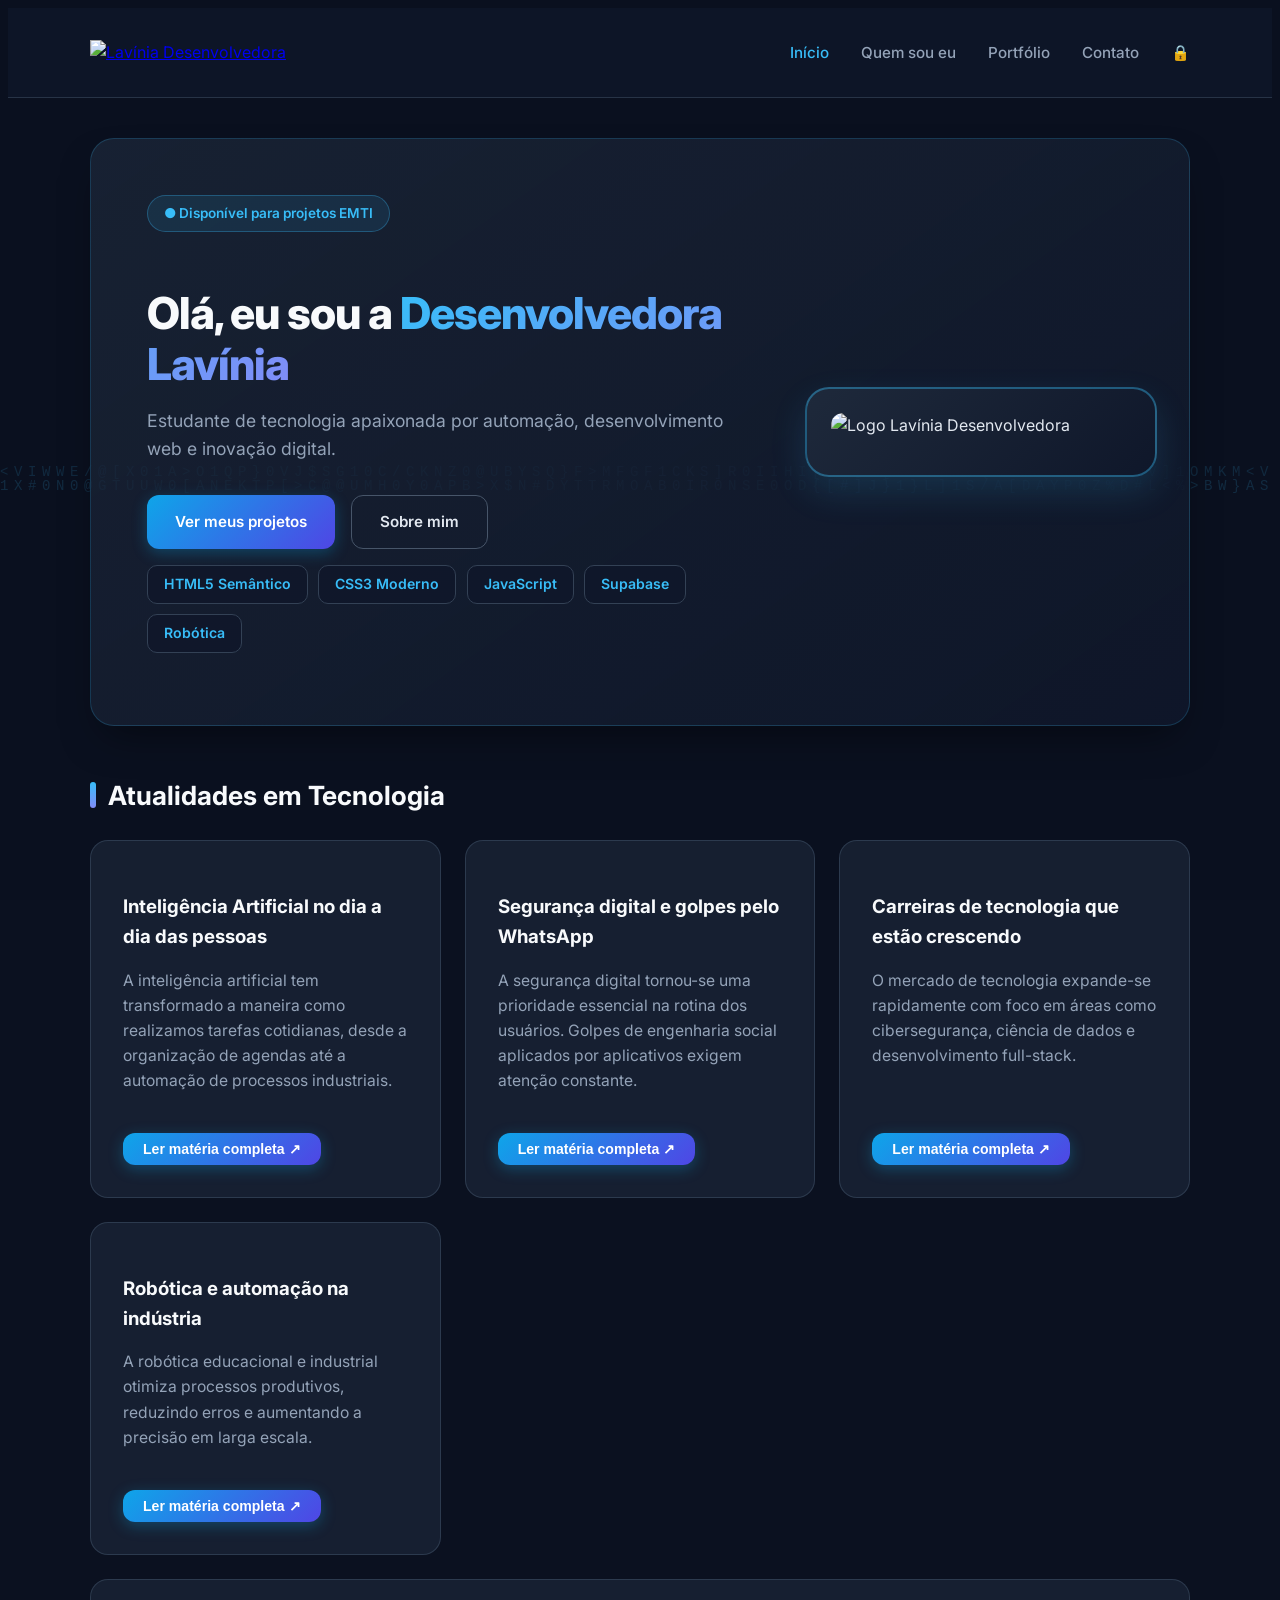
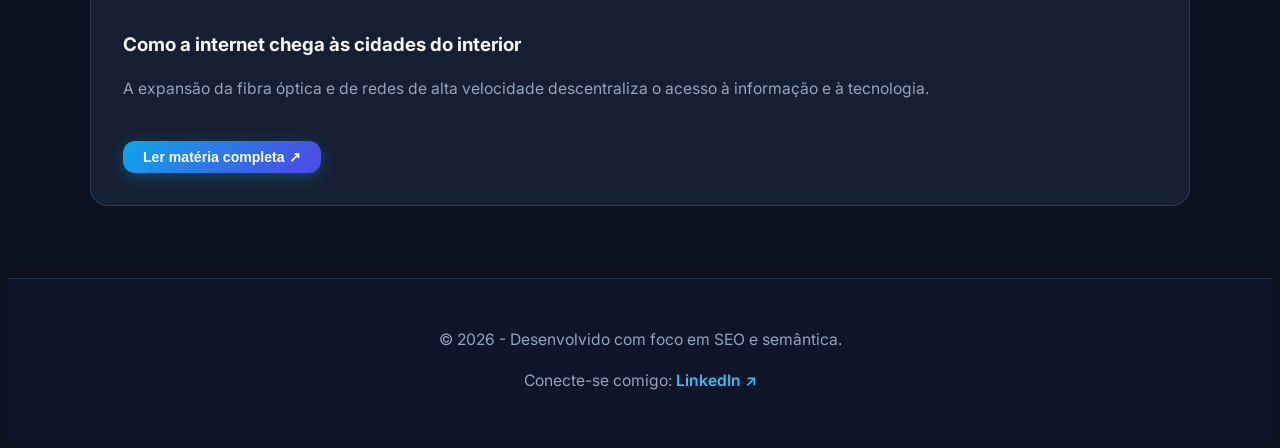
==== index.html @ 6907936e "Fix logo link class in index.html" ====
<!DOCTYPE html>
<html lang="pt-BR">
<head>
    <meta charset="UTF-8">
    <meta name="viewport" content="width=device-width, initial-scale=1.0">
    <meta name="description" content="Portfólio escolar de tecnologia e desenvolvimento web.">
    <title>Início | Meu Portfólio</title>
    <link rel="stylesheet" href="css/style.css">
</head>
<body>
    <canvas id="matrix-bg"></canvas>

    <header>
        <nav>
            <a href="index.html" class="">
                <img src="" alt="Lavínia Desenvolvedora">
            </a>
            <ul class="nav-links">
                <li><a href="index.html" class="active">Início</a></li>
                <li><a href="quemsoueu.html">Quem sou eu</a></li>
                <li><a href="portfolio.html">Portfólio</a></li>
                <li><a href="contato.html">Contato</a></li>
                <li><a href="login.html" aria-label="Entrar na área restrita">🔒</a></li>
            </ul>
        </nav>
    </header>

    <main>
        <section class="hero">
            <div>
                <div class="badge-status">● Disponível para projetos EMTI</div>
                <h1>Olá, eu sou a <span>Desenvolvedora Lavínia</span></h1>
                <p>Estudante de tecnologia apaixonada por automação, desenvolvimento web e inovação digital.</p>
                <div class="hero-actions">
                    <a href="portfolio.html" class="btn">Ver meus projetos</a>
                    <a href="quemsoueu.html" class="btn btn-outline">Sobre mim</a>
                </div>
                <ul class="skills-list">
                    <li>HTML5 Semântico</li>
                    <li>CSS3 Moderno</li>
                    <li>JavaScript</li>
                    <li>Supabase</li>
                    <li>Robótica</li>
                </ul>
            </div>
            <div class="hero-avatar">
                <img src="https://github.com/lalacristina033-dotcom/meuportfolio/blob/main/Logo%20futurista%20Lav%C3%ADnia%20Desenvolvedora.png?raw=true" alt="Logo Lavínia Desenvolvedora" style="max-width: 100%; height: auto; border-radius: 12px; display: block; margin: 0 auto;">
                <small style="color: #38bdf8; font-weight: 600; margin-top: 0.75rem; display: block;"></small>
            </div>
        </section>

        <h2 class="section-title">Atualidades em Tecnologia</h2>

        <div class="grid-2">
            <!-- Card 1 -->
            <section class="card" style="display: flex; flex-direction: column; justify-content: space-between;">
                <div>
                    <h3>Inteligência Artificial no dia a dia das pessoas</h3>
                    <p style="margin-bottom: 1rem;">A inteligência artificial tem transformado a maneira como realizamos tarefas cotidianas, desde a organização de agendas até a automação de processos industriais.</p>
                    <div class="conteudo-completo" id="materia1" style="display: none; margin-top: 1rem; padding-top: 1rem; border-top: 1px solid rgba(56, 189, 248, 0.2);">
                        <p style="color: #cbd5e1; font-size: 0.95rem;">No contexto escolar, ferramentas de IA auxiliam na compreensão de conceitos complexos, funcionando como tutores virtuais inteligentes. Elas personalizam o aprendizado, tiram dúvidas em tempo real e ajudam estudantes a estruturar pesquisas. No mercado de trabalho, otimizam o tempo de profissionais em tarefas repetitivas, permitindo foco na criatividade e inovação tecnológica.</p>
                    </div>
                </div>
                <button onclick="toggleMateria('materia1', this)" class="btn" style="align-self: flex-start; padding: 0.5rem 1.25rem; font-size: 0.88rem; margin-top: 1.5rem;">Ler matéria completa ↗</button>
            </section>

            <!-- Card 2 -->
            <section class="card" style="display: flex; flex-direction: column; justify-content: space-between;">
                <div>
                    <h3>Segurança digital e golpes pelo WhatsApp</h3>
                    <p style="margin-bottom: 1rem;">A segurança digital tornou-se uma prioridade essencial na rotina dos usuários. Golpes de engenharia social aplicados por aplicativos exigem atenção constante.</p>
                    <div class="conteudo-completo" id="materia2" style="display: none; margin-top: 1rem; padding-top: 1rem; border-top: 1px solid rgba(56, 189, 248, 0.2);">
                        <p style="color: #cbd5e1; font-size: 0.95rem;">Criminosos costumam se passar por empresas ou familiares para roubar dados ou solicitar transferências via PIX. Para se proteger, é fundamental habilitar a autenticação em duas etapas nas contas, nunca clicar em links suspeitos enviados por números desconhecidos e desconfiar de ofertas muito vantajosas na internet.</p>
                    </div>
                </div>
                <button onclick="toggleMateria('materia2', this)" class="btn" style="align-self: flex-start; padding: 0.5rem 1.25rem; font-size: 0.88rem; margin-top: 1.5rem;">Ler matéria completa ↗</button>
            </section>

            <!-- Card 3 -->
            <section class="card" style="display: flex; flex-direction: column; justify-content: space-between;">
                <div>
                    <h3>Carreiras de tecnologia que estão crescendo</h3>
                    <p style="margin-bottom: 1rem;">O mercado de tecnologia expande-se rapidamente com foco em áreas como cibersegurança, ciência de dados e desenvolvimento full-stack.</p>
                    <div class="conteudo-completo" id="materia3" style="display: none; margin-top: 1rem; padding-top: 1rem; border-top: 1px solid rgba(56, 189, 248, 0.2);">
                        <p style="color: #cbd5e1; font-size: 0.95rem;">Com a digitalização das empresas, a demanda por profissionais qualificados disparou. Áreas como inteligência artificial, engenharia de software e análise de dados oferecem excelentes remunerações e ótimas oportunidades para jovens formados no Ensino Médio Técnico (EMTI) que já saem com base em programação e lógica.</p>
                    </div>
                </div>
                <button onclick="toggleMateria('materia3', this)" class="btn" style="align-self: flex-start; padding: 0.5rem 1.25rem; font-size: 0.88rem; margin-top: 1.5rem;">Ler matéria completa ↗</button>
            </section>

            <!-- Card 4 -->
            <section class="card" style="display: flex; flex-direction: column; justify-content: space-between;">
                <div>
                    <h3>Robótica e automação na indústria</h3>
                    <p style="margin-bottom: 1rem;">A robótica educacional e industrial otimiza processos produtivos, reduzindo erros e aumentando a precisão em larga escala.</p>
                    <div class="conteudo-completo" id="materia4" style="display: none; margin-top: 1rem; padding-top: 1rem; border-top: 1px solid rgba(56, 189, 248, 0.2);">
                        <p style="color: #cbd5e1; font-size: 0.95rem;">O aprendizado de lógica de programação aplicada a hardwares abre portas diretas para a Indústria 4.0. Robôs colaborativos trabalham junto com humanos para executar tarefas pesadas ou perigosas, enquanto sistemas automatizados controlam estoques e linhas de montagem com eficiência máxima.</p>
                    </div>
                </div>
                <button onclick="toggleMateria('materia4', this)" class="btn" style="align-self: flex-start; padding: 0.5rem 1.25rem; font-size: 0.88rem; margin-top: 1.5rem;">Ler matéria completa ↗</button>
            </section>

            <!-- Card 5 -->
            <section class="card" style="grid-column: 1 / -1; display: flex; flex-direction: column; justify-content: space-between;">
                <div>
                    <h3>Como a internet chega às cidades do interior</h3>
                    <p style="margin-bottom: 1rem;">A expansão da fibra óptica e de redes de alta velocidade descentraliza o acesso à informação e à tecnologia.</p>
                    <div class="conteudo-completo" id="materia5" style="display: none; margin-top: 1rem; padding-top: 1rem; border-top: 1px solid rgba(56, 189, 248, 0.2);">
                        <p style="color: #cbd5e1; font-size: 0.95rem;">Antigamente restrita a grandes centros urbanos, a internet de alta velocidade via fibra óptica vem conectando municípios menores através de investimentos em infraestrutura de redes subterrâneas e aéreas. Isso permite que estudantes do interior tenham exatamente as mesmas ferramentas de estudo, cursos online e oportunidades de inovação que grandes capitais.</p>
                    </div>
                </div>
                <button onclick="toggleMateria('materia5', this)" class="btn" style="align-self: flex-start; padding: 0.5rem 1.25rem; font-size: 0.88rem; margin-top: 1.5rem;">Ler matéria completa ↗</button>
            </section>
        </div>
    </main>

    <footer>
        <p>&copy; 2026 - Desenvolvido com foco em SEO e semântica.</p>
        <p style="margin-top: 0.5rem;">
            Conecte-se comigo: 
            <a href="https://www.linkedin.com/in/lavinia-cristina-148297452/" target="_blank" style="color: #38bdf8; text-decoration: none; font-weight: 600;">LinkedIn ↗</a>
        </p>
    </footer>

    <script src="js/matrix.js"></script>
    <script>
        function toggleMateria(id, botao) {
            const elemento = document.getElementById(id);
            if (elemento.style.display === "none") {
                elemento.style.display = "block";
                botao.textContent = "Recolher matéria ↗";
            } else {
                elemento.style.display = "none";
                botao.textContent = "Ler matéria completa ↗";
            }
        }
    </script>
</body>
</html>
---- css/style.css ----
@import url('https://fonts.googleapis.com/css2?family=Inter:wght@300;400;500;600;700;800&display=swap');

- {
    margin: 0;
    padding: 0;
    box-sizing: border-box;
}

body {
    font-family: 'Inter', sans-serif;
    background-color: #0b1120;
    color: #e2e8f0;
    line-height: 1.6;
    display: flex;
    flex-direction: column;
    min-height: 100vh;
    position: relative;
}

/* Fundo Animado Estilo Hacker/Matrix */
#matrix-bg {
    position: fixed;
    top: 0;
    left: 0;
    width: 100%;
    height: 100%;
    z-index: -1;
    opacity: 0.15;
    pointer-events: none;
}

/* Cabeçalho Flutuante */
header {
    background-color: rgba(15, 23, 42, 0.85);
    backdrop-filter: blur(12px);
    border-bottom: 1px solid rgba(51, 65, 85, 0.7);
    position: sticky;
    top: 0;
    z-index: 100;
}

nav {
    max-width: 1100px;
    margin: 0 auto;
    padding: 1rem 2rem;
    display: flex;
    justify-content: space-between;
    align-items: center;
}

.logo {
    font-size: 1.35rem;
    font-weight: 800;
    background: linear-gradient(135deg, #38bdf8, #818cf8);
    -webkit-background-clip: text;
    -webkit-text-fill-color: transparent;
    text-decoration: none;
    letter-spacing: -0.5px;
}

.nav-links {
    list-style: none;
    display: flex;
    gap: 2rem;
    align-items: center;
}

.nav-links a {
    text-decoration: none;
    color: #94a3b8;
    font-weight: 500;
    font-size: 0.95rem;
    transition: all 0.2s;
}

.nav-links a:hover, .nav-links a.active {
    color: #38bdf8;
}

/* Container Principal */
main {
    max-width: 1100px;
    width: 100%;
    margin: 2.5rem auto;
    padding: 0 2rem;
    flex: 1;
}

/* Hero Section */
.hero {
    display: grid;
    grid-template-columns: 1.3fr 0.7fr;
    gap: 3rem;
    align-items: center;
    background: linear-gradient(145deg, rgba(30, 41, 59, 0.7), rgba(15, 23, 42, 0.9));
    border: 1px solid rgba(56, 189, 248, 0.2);
    border-radius: 24px;
    padding: 3.5rem;
    margin-bottom: 3rem;
    box-shadow: 0 20px 40px -15px rgba(0, 0, 0, 0.5);
}

.badge-status {
    display: inline-flex;
    align-items: center;
    gap: 0.5rem;
    background: rgba(56, 189, 248, 0.1);
    border: 1px solid rgba(56, 189, 248, 0.3);
    color: #38bdf8;
    padding: 0.4rem 1rem;
    border-radius: 999px;
    font-size: 0.85rem;
    font-weight: 600;
    margin-bottom: 1.25rem;
}

.hero h1 {
    font-size: 2.75rem;
    font-weight: 800;
    line-height: 1.15;
    color: #f8fafc;
    margin-bottom: 1rem;
    letter-spacing: -1px;
}

.hero h1 span {
    background: linear-gradient(135deg, #38bdf8, #818cf8);
    -webkit-background-clip: text;
    -webkit-text-fill-color: transparent;
}

.hero p {
    font-size: 1.1rem;
    color: #94a3b8;
    margin-bottom: 2rem;
}

.hero-actions {
    display: flex;
    gap: 1rem;
    flex-wrap: wrap;
}

.hero-avatar {
    width: 240px;
    height: 240px;
    border-radius: 24px;
    background: linear-gradient(135deg, #1e293b, #0f172a);
    border: 2px solid rgba(56, 189, 248, 0.4);
    display: flex;
    flex-direction: column;
    align-items: center;
    justify-content: center;
    margin: 0 auto;
    box-shadow: 0 15px 35px rgba(56, 189, 248, 0.15);
}

/* Grades e Cards */
.grid-2 {
    display: grid;
    grid-template-columns: repeat(auto-fit, minmax(320px, 1fr));
    gap: 1.5rem;
    margin-bottom: 2rem;
}

.section-title {
    font-size: 1.65rem;
    font-weight: 700;
    color: #f8fafc;
    margin-bottom: 1.5rem;
    display: flex;
    align-items: center;
    gap: 0.75rem;
}

.section-title::before {
    content: "";
    width: 6px;
    height: 26px;
    background: linear-gradient(180deg, #38bdf8, #818cf8);
    border-radius: 4px;
}

section.card, .card {
    background: rgba(30, 41, 59, 0.65);
    border: 1px solid rgba(51, 65, 85, 0.8);
    border-radius: 18px;
    padding: 2rem;
    transition: transform 0.25s, border-color 0.25s, box-shadow 0.25s;
}

section.card:hover, .card:hover {
    transform: translateY(-4px);
    border-color: rgba(56, 189, 248, 0.45);
    box-shadow: 0 12px 30px -10px rgba(0, 0, 0, 0.4);
}

h1, h2, h3 {
    color: #f8fafc;
    margin-bottom: 0.75rem;
}

p, li {
    color: #94a3b8;
    font-size: 0.98rem;
}

.skills-list {
    display: flex;
    flex-wrap: wrap;
    gap: 0.65rem;
    list-style: none;
    padding: 0;
    margin-top: 1rem;
}

.skills-list li {
    background: rgba(15, 23, 42, 0.8);
    border: 1px solid #334155;
    color: #38bdf8;
    padding: 0.45rem 1rem;
    border-radius: 10px;
    font-size: 0.88rem;
    font-weight: 600;
}

/* Botões */
.btn {
    display: inline-flex;
    align-items: center;
    justify-content: center;
    gap: 0.5rem;
    background: linear-gradient(135deg, #0ea5e9, #4f46e5);
    color: #ffffff;
    padding: 0.85rem 1.75rem;
    border-radius: 12px;
    text-decoration: none;
    font-weight: 600;
    font-size: 0.95rem;
    border: none;
    cursor: pointer;
    transition: all 0.2s;
    box-shadow: 0 4px 15px rgba(14, 165, 233, 0.3);
}

.btn:hover {
    filter: brightness(1.12);
    transform: translateY(-2px);
}

.btn-outline {
    background: transparent;
    border: 1px solid #475569;
    color: #e2e8f0;
    box-shadow: none;
}

.btn-outline:hover {
    border-color: #38bdf8;
    color: #38bdf8;
    background: rgba(56, 189, 248, 0.08);
}

/* Formulários */
label {
    display: block;
    font-weight: 600;
    font-size: 0.9rem;
    color: #cbd5e1;
    margin-bottom: 0.4rem;
}

input[type="text"],
input[type="password"],
input[type="email"],
input[type="url"],
textarea {
    width: 100%;
    padding: 0.85rem 1rem;
    border: 1px solid #334155;
    border-radius: 12px;
    font-family: inherit;
    font-size: 0.95rem;
    background-color: rgba(15, 23, 42, 0.9);
    color: #f8fafc;
    margin-bottom: 1.2rem;
    transition: border-color 0.2s, box-shadow 0.2s;
}

input:focus, textarea:focus {
    outline: none;
    border-color: #38bdf8;
    box-shadow: 0 0 0 3px rgba(56, 189, 248, 0.2);
}

/* Rodapé */
footer {
    text-align: center;
    padding: 2rem;
    color: #64748b;
    font-size: 0.9rem;
    border-top: 1px solid rgba(51, 65, 85, 0.6);
    background-color: rgba(15, 23, 42, 0.9);
    margin-top: auto;
}

@media (max-width: 768px) {
    .hero {
        grid-template-columns: 1fr;
        text-align: center;
        padding: 2rem;
    }
    .hero-actions {
        justify-content: center;
    }
    nav {
        flex-direction: column;
        gap: 1rem;
    }
}
/* Ajuste da logo no cabeçalho e na caixa principal */
.logo img {
    height: 40px;
    width: auto;
    display: block;
}

.hero-avatar {
    width: 100%;
    max-width: 300px;
    height: auto;
    padding: 1.5rem;
}

.hero-avatar img {
    width: 100%;
    height: auto;
    object-fit: contain;
    border-radius: 12px;
}
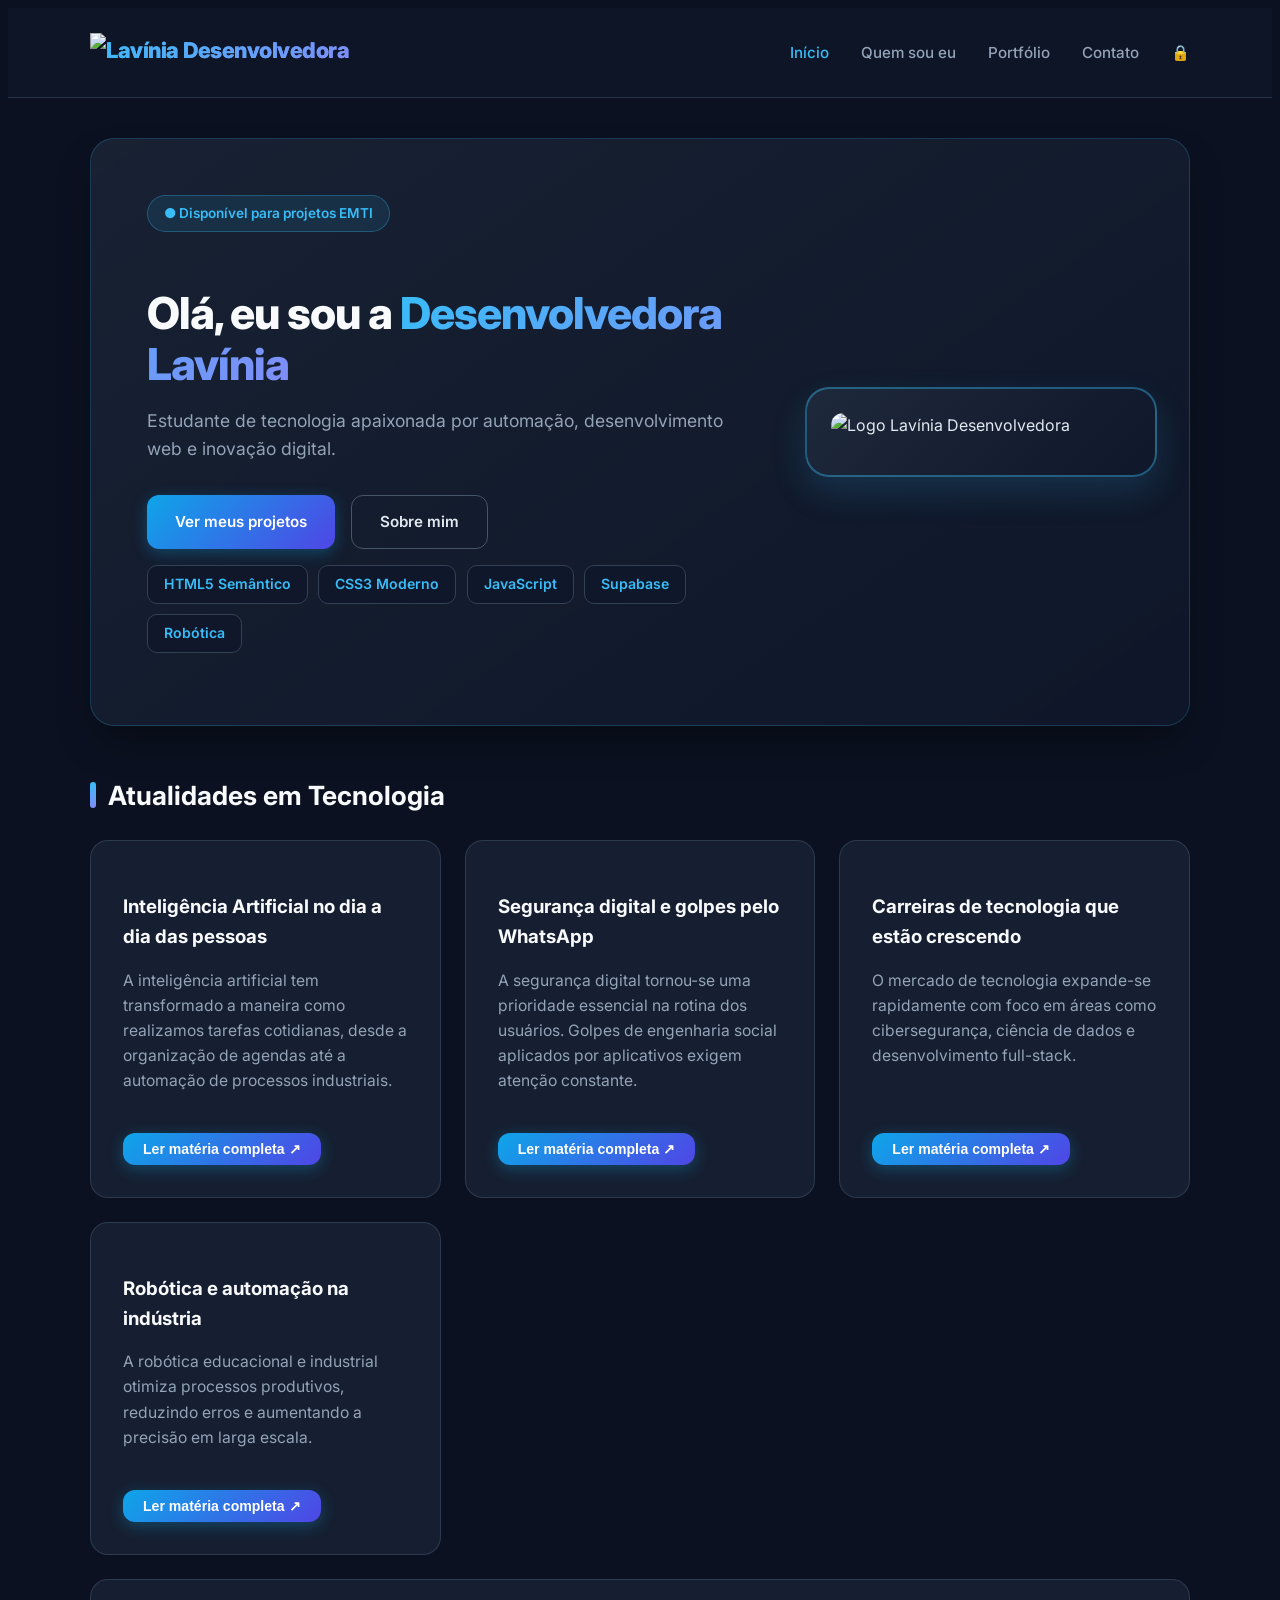
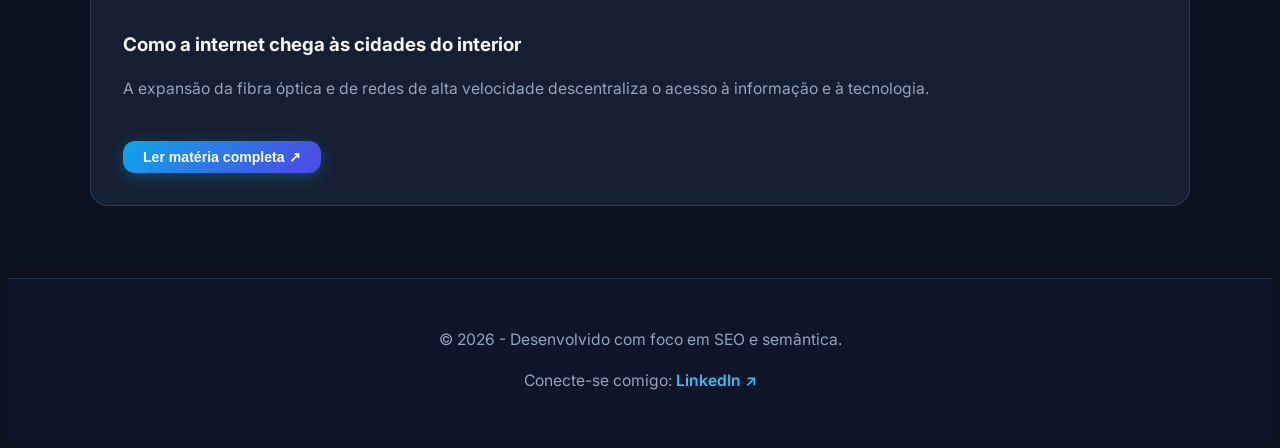
==== commit e127120f: "Change logo image source in index.html Updated logo image source and removed unnecessary small tag." ====
--- a/index.html
+++ b/index.html
@@ -12,7 +12,7 @@
 
     <header>
         <nav>
-            <a href="index.html" class="">
+            <a href="index.html" class="logo">
                 <img src="" alt="Lavínia Desenvolvedora">
             </a>
             <ul class="nav-links">
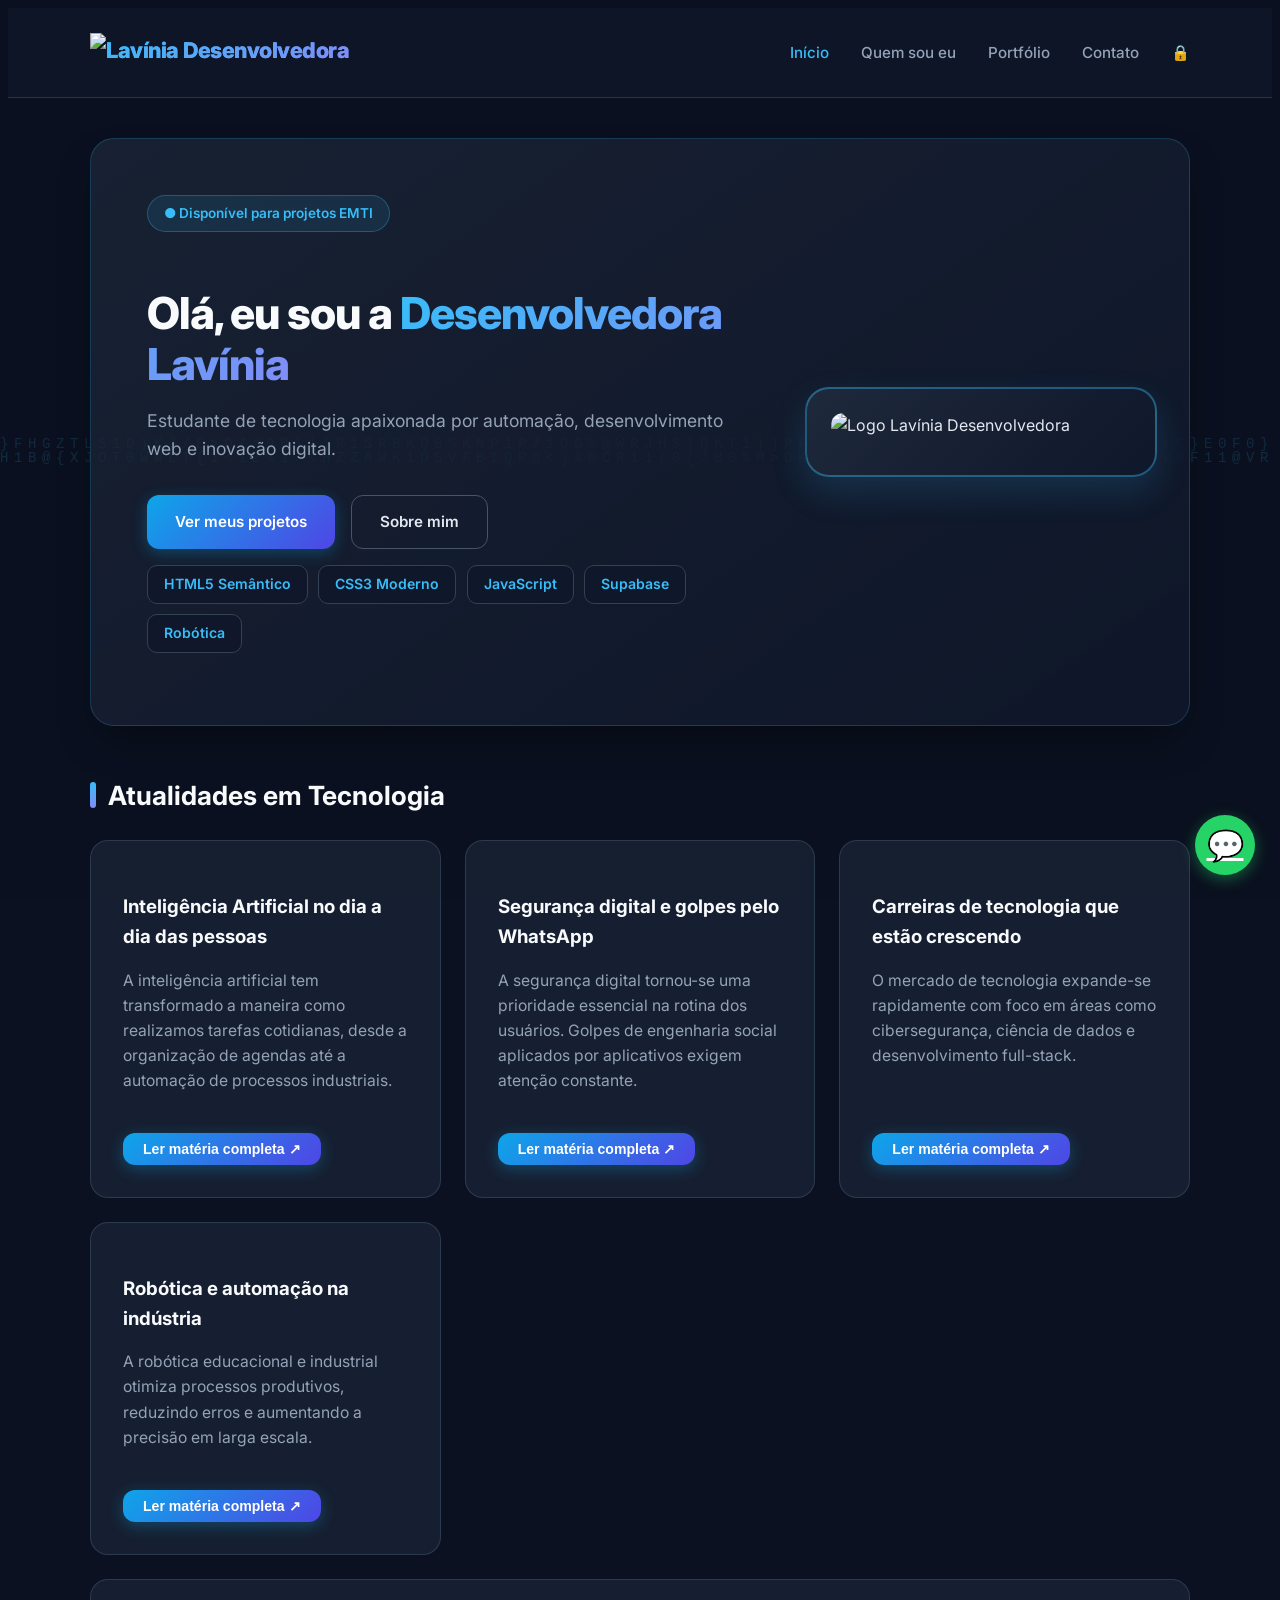
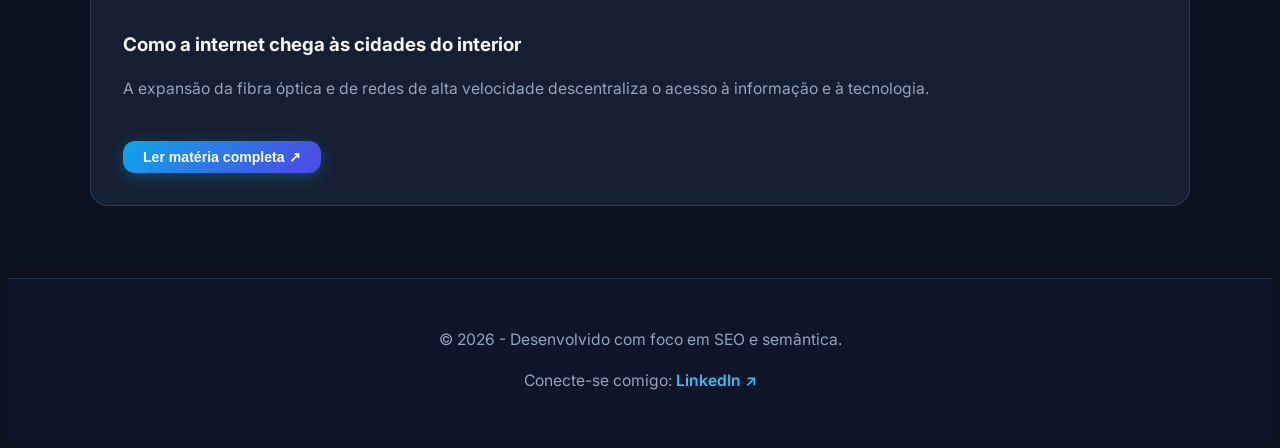
==== commit fc353e24: "Update index.html" ====
--- a/index.html
+++ b/index.html
@@ -135,5 +135,9 @@
             }
         }
     </script>
+    <!-- Botão Flutuante do WhatsApp -->
+<a href="https://wa.me/55SEUNUMERO?text=Olá%20Lavínia,%20vi%20seu%20portfólio%20e%20gostaria%20de%20conversar!" target="_blank" aria-label="Fale comigo no WhatsApp" style="position: fixed; bottom: 25px; right: 25px; background: #25d366; color: white; width: 60px; height: 60px; border-radius: 50%; display: flex; align-items: center; justify-content: center; font-size: 30px; box-shadow: 0 4px 15px rgba(37, 211, 102, 0.4); z-index: 999; transition: transform 0.2s;">
+    💬
+</a>
 </body>
 </html>
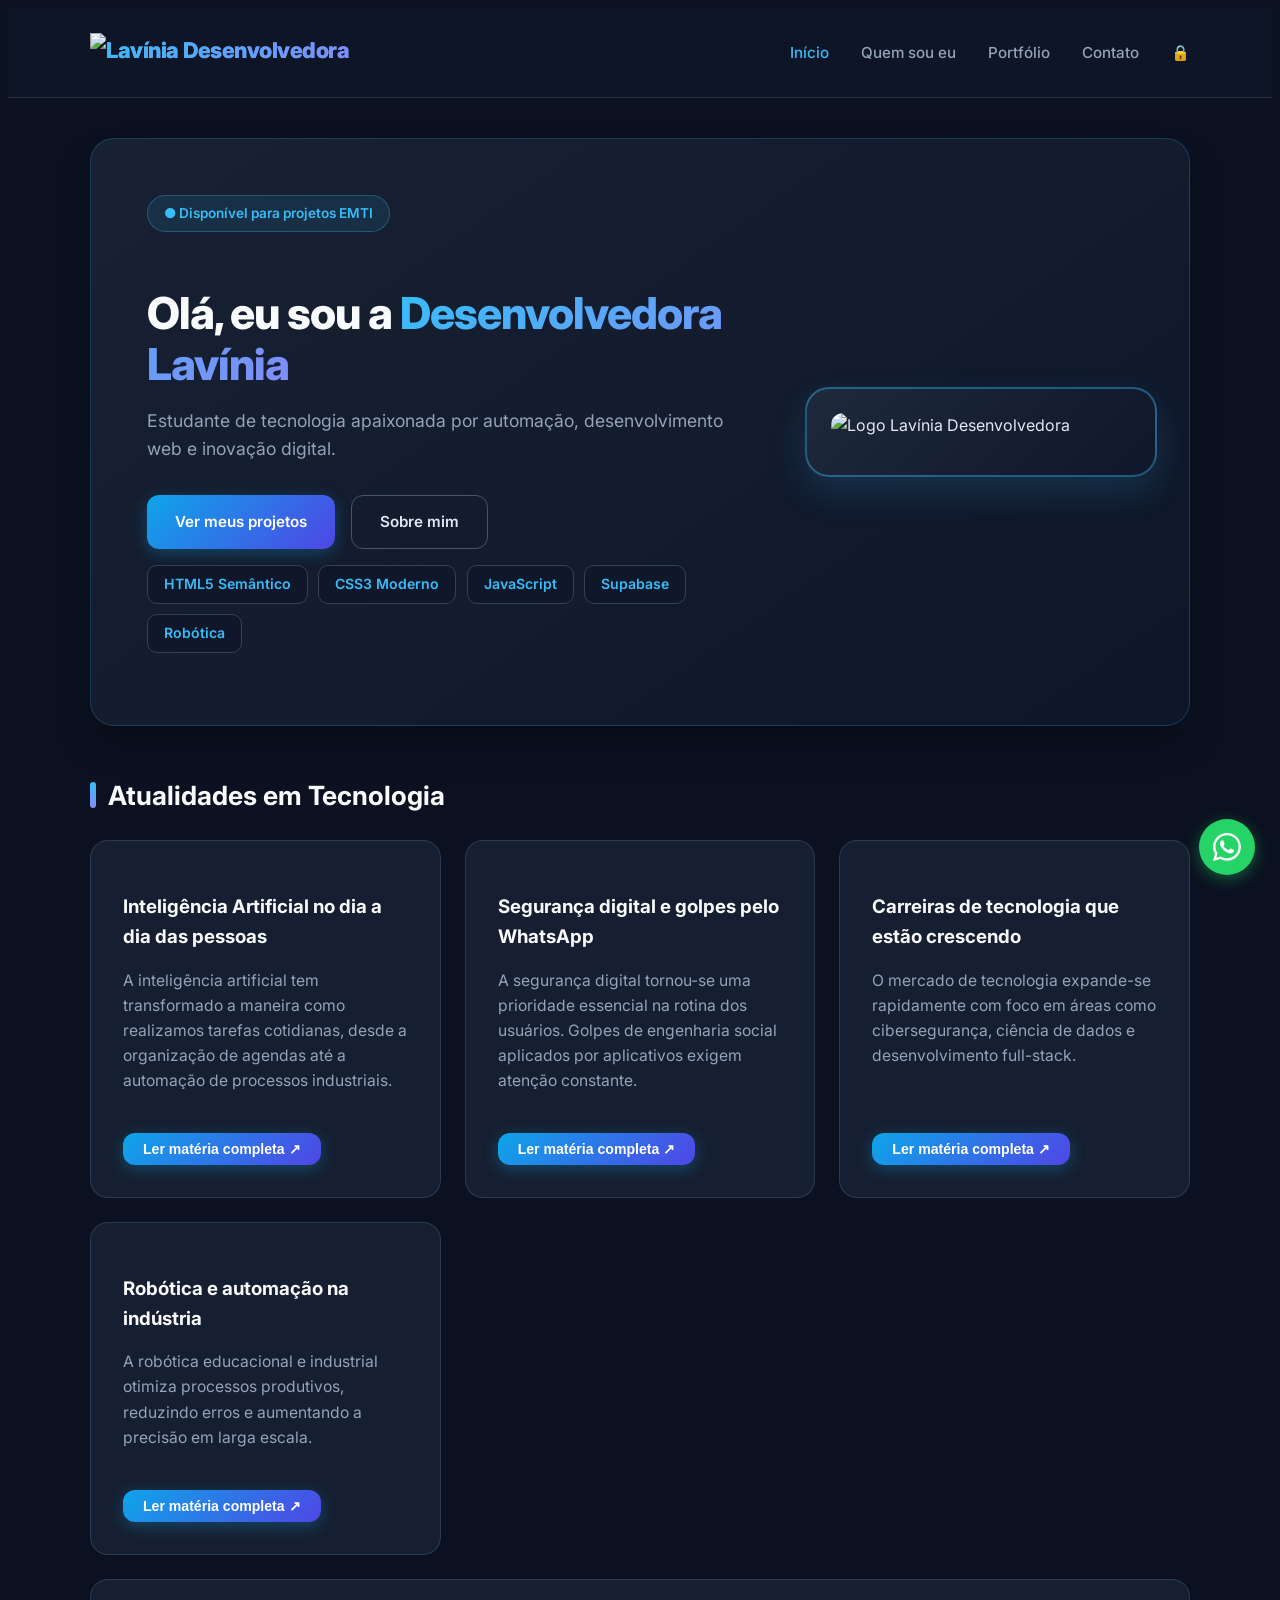
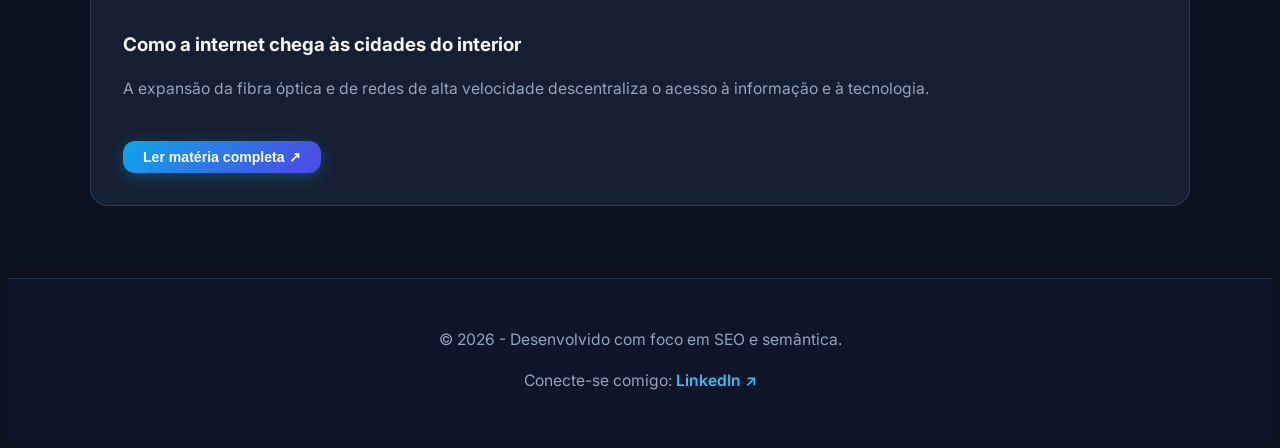
==== commit a9296635: "Update index.html" ====
--- a/index.html
+++ b/index.html
@@ -135,9 +135,12 @@
             }
         }
     </script>
-    <!-- Botão Flutuante do WhatsApp -->
-<a href="https://wa.me/55SEUNUMERO?text=Olá%20Lavínia,%20vi%20seu%20portfólio%20e%20gostaria%20de%20conversar!" target="_blank" aria-label="Fale comigo no WhatsApp" style="position: fixed; bottom: 25px; right: 25px; background: #25d366; color: white; width: 60px; height: 60px; border-radius: 50%; display: flex; align-items: center; justify-content: center; font-size: 30px; box-shadow: 0 4px 15px rgba(37, 211, 102, 0.4); z-index: 999; transition: transform 0.2s;">
-    💬
+  <!-- Botão Flutuante do WhatsApp -->
+<a href="https://wa.me/55SEUNUMERO?text=Olá%20Lavínia,%20vi%20seu%20portfólio%20e%20gostaria%20de%20conversar!" target="_blank" aria-label="Fale comigo no WhatsApp" style="position: fixed; bottom: 25px; right: 25px; background: #25d366; color: white; width: 56px; height: 56px; border-radius: 50%; display: flex; align-items: center; justify-content: center; box-shadow: 0 4px 15px rgba(37, 211, 102, 0.4); z-index: 999; transition: transform 0.2s;">
+    <svg xmlns="http://www.w3.org/2000/svg" width="28" height="28" fill="currentColor" viewBox="0 0 16 16">
+        <path d="M13.601 2.326A7.854 7.854 0 0 0 7.994 0C3.627 0 .068 3.558.064 7.926c0 1.399.366 2.76 1.057 3.965L0 16l4.204-1.102a7.933 7.933 0 0 0 3.79.965h.004c4.368 0 7.926-3.558 7.93-7.93A7.898 7.898 0 0 0 13.601 2.326zm-5.607 12.1a6.573 6.573 0 0 1-3.349-.92l-.24-.142-2.481.65.663-2.419-.155-.249a6.55 6.55 0 0 1-1.006-3.504c0-3.63 2.955-6.585 6.589-6.585a6.552 6.552 0 0 1 4.653 1.933 6.567 6.567 0 0 1 1.934 4.654c-.004 3.632-2.958 6.587-6.591 6.587zm3.615-4.934c-.197-.099-1.17-.578-1.353-.646-.182-.065-.315-.099-.445.099-.133.197-.513.646-.627.775-.114.133-.232.148-.43.05-.197-.1-.836-.308-1.592-.985-.59-.525-.985-1.175-1.103-1.372-.114-.198-.012-.305.087-.403.089-.088.197-.232.296-.347.1-.114.133-.198.198-.33.065-.134.034-.248-.015-.347-.05-.099-.445-1.076-.612-1.47-.16-.389-.323-.335-.445-.34-.114-.007-.247-.007-.38-.007a.729.729 0 0 0-.529.247c-.182.198-.691.677-.691 1.654 0 .977.71 1.916.809 2.049.098.133 1.394 2.131 3.378 2.986.472.204.834.326 1.122.417.472.15.903.129 1.242.078.38-.057 1.17-.478 1.335-.94.165-.465.165-.864.115-.948-.05-.088-.182-.138-.38-.237z"/>
+    </svg>
 </a>
+
 </body>
 </html>
--- a/css/style.css
+++ b/css/style.css
@@ -338,3 +338,8 @@
     object-fit: contain;
     border-radius: 12px;
 }
+/* Efeito do Botão do WhatsApp */
+a[aria-label="Fale comigo no WhatsApp"]:hover {
+    transform: scale(1.1);
+    filter: brightness(1.1);
+}
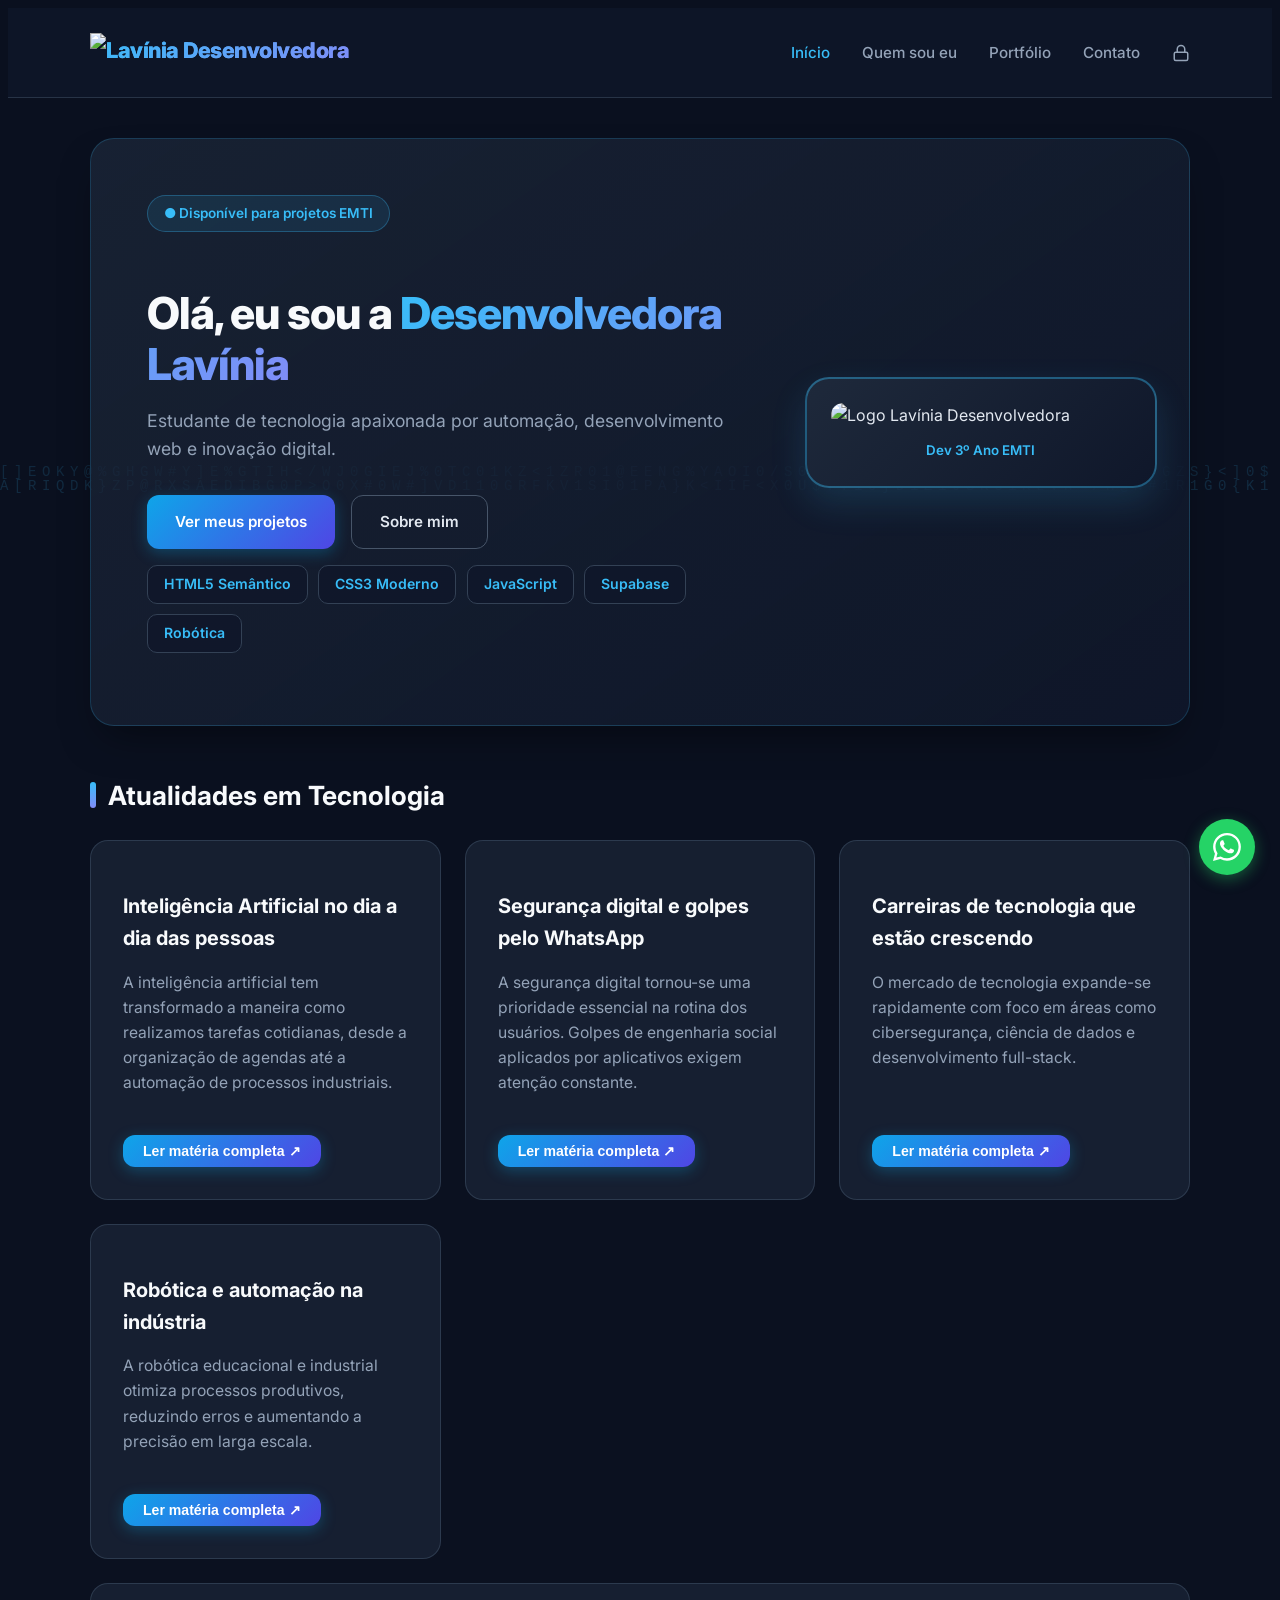
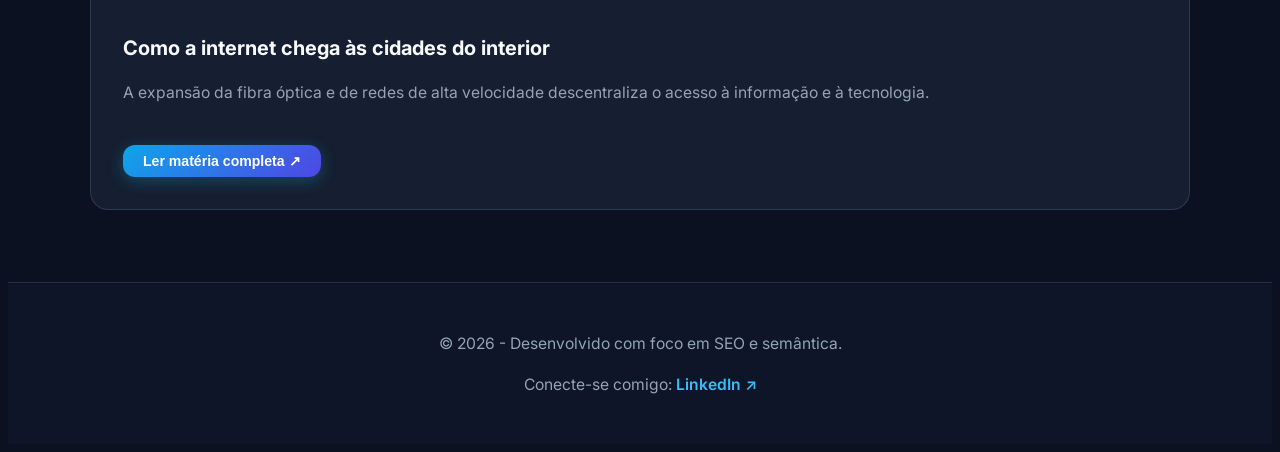
==== commit 47c7ee16: "Update index.html" ====
--- a/index.html
+++ b/index.html
@@ -4,6 +4,10 @@
     <meta charset="UTF-8">
     <meta name="viewport" content="width=device-width, initial-scale=1.0">
     <meta name="description" content="Portfólio escolar de tecnologia e desenvolvimento web.">
+    <meta property="og:title" content="Desenvolvedora Lavínia | Portfólio EMTI">
+    <meta property="og:description" content="Portfólio escolar de tecnologia, automação e desenvolvimento web.">
+    <meta property="og:type" content="website">
+    <meta property="og:image" content="https://github.com/lalacristina033-dotcom/meuportfolio/blob/main/Logo%20futurista%20Lav%C3%ADnia%20Desenvolvedora.png?raw=true">
     <title>Início | Meu Portfólio</title>
     <link rel="stylesheet" href="css/style.css">
 </head>
@@ -13,14 +17,21 @@
     <header>
         <nav>
             <a href="index.html" class="logo">
-                <img src="" alt="Lavínia Desenvolvedora">
+                <img src="https://github.com/lalacristina033-dotcom/meuportfolio/blob/main/Logo%20futurista%20Lav%C3%ADnia%20Desenvolvedora.png?raw=true" alt="Lavínia Desenvolvedora">
             </a>
             <ul class="nav-links">
                 <li><a href="index.html" class="active">Início</a></li>
                 <li><a href="quemsoueu.html">Quem sou eu</a></li>
                 <li><a href="portfolio.html">Portfólio</a></li>
                 <li><a href="contato.html">Contato</a></li>
-                <li><a href="login.html" aria-label="Entrar na área restrita">🔒</a></li>
+                <li>
+                    <a href="login.html" aria-label="Entrar na área restrita" style="display: flex; align-items: center;">
+                        <svg xmlns="http://www.w3.org/2000/svg" width="18" height="18" viewBox="0 0 24 24" fill="none" stroke="currentColor" stroke-width="2" stroke-linecap="round" stroke-linejoin="round">
+                            <rect width="18" height="11" x="3" y="11" rx="2" ry="2"/>
+                            <path d="M7 11V7a5 5 0 0 1 10 0v4"/>
+                        </svg>
+                    </a>
+                </li>
             </ul>
         </nav>
     </header>
@@ -45,17 +56,17 @@
             </div>
             <div class="hero-avatar">
                 <img src="https://github.com/lalacristina033-dotcom/meuportfolio/blob/main/Logo%20futurista%20Lav%C3%ADnia%20Desenvolvedora.png?raw=true" alt="Logo Lavínia Desenvolvedora" style="max-width: 100%; height: auto; border-radius: 12px; display: block; margin: 0 auto;">
-                <small style="color: #38bdf8; font-weight: 600; margin-top: 0.75rem; display: block;"></small>
+                <small style="color: #38bdf8; font-weight: 600; margin-top: 0.75rem; display: block;">Dev 3º Ano EMTI</small>
             </div>
         </section>
 
-        <h2 class="section-title">Atualidades em Tecnologia</h2>
+        <div class="section-title">Atualidades em Tecnologia</div>
 
         <div class="grid-2">
             <!-- Card 1 -->
             <section class="card" style="display: flex; flex-direction: column; justify-content: space-between;">
                 <div>
-                    <h3>Inteligência Artificial no dia a dia das pessoas</h3>
+                    <h2 style="font-size: 1.25rem;">Inteligência Artificial no dia a dia das pessoas</h2>
                     <p style="margin-bottom: 1rem;">A inteligência artificial tem transformado a maneira como realizamos tarefas cotidianas, desde a organização de agendas até a automação de processos industriais.</p>
                     <div class="conteudo-completo" id="materia1" style="display: none; margin-top: 1rem; padding-top: 1rem; border-top: 1px solid rgba(56, 189, 248, 0.2);">
                         <p style="color: #cbd5e1; font-size: 0.95rem;">No contexto escolar, ferramentas de IA auxiliam na compreensão de conceitos complexos, funcionando como tutores virtuais inteligentes. Elas personalizam o aprendizado, tiram dúvidas em tempo real e ajudam estudantes a estruturar pesquisas. No mercado de trabalho, otimizam o tempo de profissionais em tarefas repetitivas, permitindo foco na criatividade e inovação tecnológica.</p>
@@ -67,7 +78,7 @@
             <!-- Card 2 -->
             <section class="card" style="display: flex; flex-direction: column; justify-content: space-between;">
                 <div>
-                    <h3>Segurança digital e golpes pelo WhatsApp</h3>
+                    <h2 style="font-size: 1.25rem;">Segurança digital e golpes pelo WhatsApp</h2>
                     <p style="margin-bottom: 1rem;">A segurança digital tornou-se uma prioridade essencial na rotina dos usuários. Golpes de engenharia social aplicados por aplicativos exigem atenção constante.</p>
                     <div class="conteudo-completo" id="materia2" style="display: none; margin-top: 1rem; padding-top: 1rem; border-top: 1px solid rgba(56, 189, 248, 0.2);">
                         <p style="color: #cbd5e1; font-size: 0.95rem;">Criminosos costumam se passar por empresas ou familiares para roubar dados ou solicitar transferências via PIX. Para se proteger, é fundamental habilitar a autenticação em duas etapas nas contas, nunca clicar em links suspeitos enviados por números desconhecidos e desconfiar de ofertas muito vantajosas na internet.</p>
@@ -79,7 +90,7 @@
             <!-- Card 3 -->
             <section class="card" style="display: flex; flex-direction: column; justify-content: space-between;">
                 <div>
-                    <h3>Carreiras de tecnologia que estão crescendo</h3>
+                    <h2 style="font-size: 1.25rem;">Carreiras de tecnologia que estão crescendo</h2>
                     <p style="margin-bottom: 1rem;">O mercado de tecnologia expande-se rapidamente com foco em áreas como cibersegurança, ciência de dados e desenvolvimento full-stack.</p>
                     <div class="conteudo-completo" id="materia3" style="display: none; margin-top: 1rem; padding-top: 1rem; border-top: 1px solid rgba(56, 189, 248, 0.2);">
                         <p style="color: #cbd5e1; font-size: 0.95rem;">Com a digitalização das empresas, a demanda por profissionais qualificados disparou. Áreas como inteligência artificial, engenharia de software e análise de dados oferecem excelentes remunerações e ótimas oportunidades para jovens formados no Ensino Médio Técnico (EMTI) que já saem com base em programação e lógica.</p>
@@ -91,7 +102,7 @@
             <!-- Card 4 -->
             <section class="card" style="display: flex; flex-direction: column; justify-content: space-between;">
                 <div>
-                    <h3>Robótica e automação na indústria</h3>
+                    <h2 style="font-size: 1.25rem;">Robótica e automação na indústria</h2>
                     <p style="margin-bottom: 1rem;">A robótica educacional e industrial otimiza processos produtivos, reduzindo erros e aumentando a precisão em larga escala.</p>
                     <div class="conteudo-completo" id="materia4" style="display: none; margin-top: 1rem; padding-top: 1rem; border-top: 1px solid rgba(56, 189, 248, 0.2);">
                         <p style="color: #cbd5e1; font-size: 0.95rem;">O aprendizado de lógica de programação aplicada a hardwares abre portas diretas para a Indústria 4.0. Robôs colaborativos trabalham junto com humanos para executar tarefas pesadas ou perigosas, enquanto sistemas automatizados controlam estoques e linhas de montagem com eficiência máxima.</p>
@@ -103,7 +114,7 @@
             <!-- Card 5 -->
             <section class="card" style="grid-column: 1 / -1; display: flex; flex-direction: column; justify-content: space-between;">
                 <div>
-                    <h3>Como a internet chega às cidades do interior</h3>
+                    <h2 style="font-size: 1.25rem;">Como a internet chega às cidades do interior</h2>
                     <p style="margin-bottom: 1rem;">A expansão da fibra óptica e de redes de alta velocidade descentraliza o acesso à informação e à tecnologia.</p>
                     <div class="conteudo-completo" id="materia5" style="display: none; margin-top: 1rem; padding-top: 1rem; border-top: 1px solid rgba(56, 189, 248, 0.2);">
                         <p style="color: #cbd5e1; font-size: 0.95rem;">Antigamente restrita a grandes centros urbanos, a internet de alta velocidade via fibra óptica vem conectando municípios menores através de investimentos em infraestrutura de redes subterrâneas e aéreas. Isso permite que estudantes do interior tenham exatamente as mesmas ferramentas de estudo, cursos online e oportunidades de inovação que grandes capitais.</p>
@@ -122,6 +133,13 @@
         </p>
     </footer>
 
+    <!-- Botão Flutuante do WhatsApp -->
+    <a href="https://wa.me/55SEUNUMERO?text=Olá%20Lavínia,%20vi%20seu%20portfólio%20e%20gostaria%20de%20conversar!" target="_blank" aria-label="Fale comigo no WhatsApp" style="position: fixed; bottom: 25px; right: 25px; background: #25d366; color: white; width: 56px; height: 56px; border-radius: 50%; display: flex; align-items: center; justify-content: center; box-shadow: 0 4px 15px rgba(37, 211, 102, 0.4); z-index: 999; transition: transform 0.2s;">
+        <svg xmlns="http://www.w3.org/2000/svg" width="28" height="28" fill="currentColor" viewBox="0 0 16 16">
+            <path d="M13.601 2.326A7.854 7.854 0 0 0 7.994 0C3.627 0 .068 3.558.064 7.926c0 1.399.366 2.76 1.057 3.965L0 16l4.204-1.102a7.933 7.933 0 0 0 3.79.965h.004c4.368 0 7.926-3.558 7.93-7.93A7.898 7.898 0 0 0 13.601 2.326zm-5.607 12.1a6.573 6.573 0 0 1-3.349-.92l-.24-.142-2.481.65.663-2.419-.155-.249a6.55 6.55 0 0 1-1.006-3.504c0-3.63 2.955-6.585 6.589-6.585a6.552 6.552 0 0 1 4.653 1.933 6.567 6.567 0 0 1 1.934 4.654c-.004 3.632-2.958 6.587-6.591 6.587zm3.615-4.934c-.197-.099-1.17-.578-1.353-.646-.182-.065-.315-.099-.445.099-.133.197-.513.646-.627.775-.114.133-.232.148-.43.05-.197-.1-.836-.308-1.592-.985-.59-.525-.985-1.175-1.103-1.372-.114-.198-.012-.305.087-.403.089-.088.197-.232.296-.347.1-.114.133-.198.198-.33.065-.134.034-.248-.015-.347-.05-.099-.445-1.076-.612-1.47-.16-.389-.323-.335-.445-.34-.114-.007-.247-.007-.38-.007a.729.729 0 0 0-.529.247c-.182.198-.691.677-.691 1.654 0 .977.71 1.916.809 2.049.098.133 1.394 2.131 3.378 2.986.472.204.834.326 1.122.417.472.15.903.129 1.242.078.38-.057 1.17-.478 1.335-.94.165-.465.165-.864.115-.948-.05-.088-.182-.138-.38-.237z"/>
+        </svg>
+    </a>
+
     <script src="js/matrix.js"></script>
     <script>
         function toggleMateria(id, botao) {
@@ -135,12 +153,5 @@
             }
         }
     </script>
-  <!-- Botão Flutuante do WhatsApp -->
-<a href="https://wa.me/55SEUNUMERO?text=Olá%20Lavínia,%20vi%20seu%20portfólio%20e%20gostaria%20de%20conversar!" target="_blank" aria-label="Fale comigo no WhatsApp" style="position: fixed; bottom: 25px; right: 25px; background: #25d366; color: white; width: 56px; height: 56px; border-radius: 50%; display: flex; align-items: center; justify-content: center; box-shadow: 0 4px 15px rgba(37, 211, 102, 0.4); z-index: 999; transition: transform 0.2s;">
-    <svg xmlns="http://www.w3.org/2000/svg" width="28" height="28" fill="currentColor" viewBox="0 0 16 16">
-        <path d="M13.601 2.326A7.854 7.854 0 0 0 7.994 0C3.627 0 .068 3.558.064 7.926c0 1.399.366 2.76 1.057 3.965L0 16l4.204-1.102a7.933 7.933 0 0 0 3.79.965h.004c4.368 0 7.926-3.558 7.93-7.93A7.898 7.898 0 0 0 13.601 2.326zm-5.607 12.1a6.573 6.573 0 0 1-3.349-.92l-.24-.142-2.481.65.663-2.419-.155-.249a6.55 6.55 0 0 1-1.006-3.504c0-3.63 2.955-6.585 6.589-6.585a6.552 6.552 0 0 1 4.653 1.933 6.567 6.567 0 0 1 1.934 4.654c-.004 3.632-2.958 6.587-6.591 6.587zm3.615-4.934c-.197-.099-1.17-.578-1.353-.646-.182-.065-.315-.099-.445.099-.133.197-.513.646-.627.775-.114.133-.232.148-.43.05-.197-.1-.836-.308-1.592-.985-.59-.525-.985-1.175-1.103-1.372-.114-.198-.012-.305.087-.403.089-.088.197-.232.296-.347.1-.114.133-.198.198-.33.065-.134.034-.248-.015-.347-.05-.099-.445-1.076-.612-1.47-.16-.389-.323-.335-.445-.34-.114-.007-.247-.007-.38-.007a.729.729 0 0 0-.529.247c-.182.198-.691.677-.691 1.654 0 .977.71 1.916.809 2.049.098.133 1.394 2.131 3.378 2.986.472.204.834.326 1.122.417.472.15.903.129 1.242.078.38-.057 1.17-.478 1.335-.94.165-.465.165-.864.115-.948-.05-.088-.182-.138-.38-.237z"/>
-    </svg>
-</a>
-
 </body>
 </html>
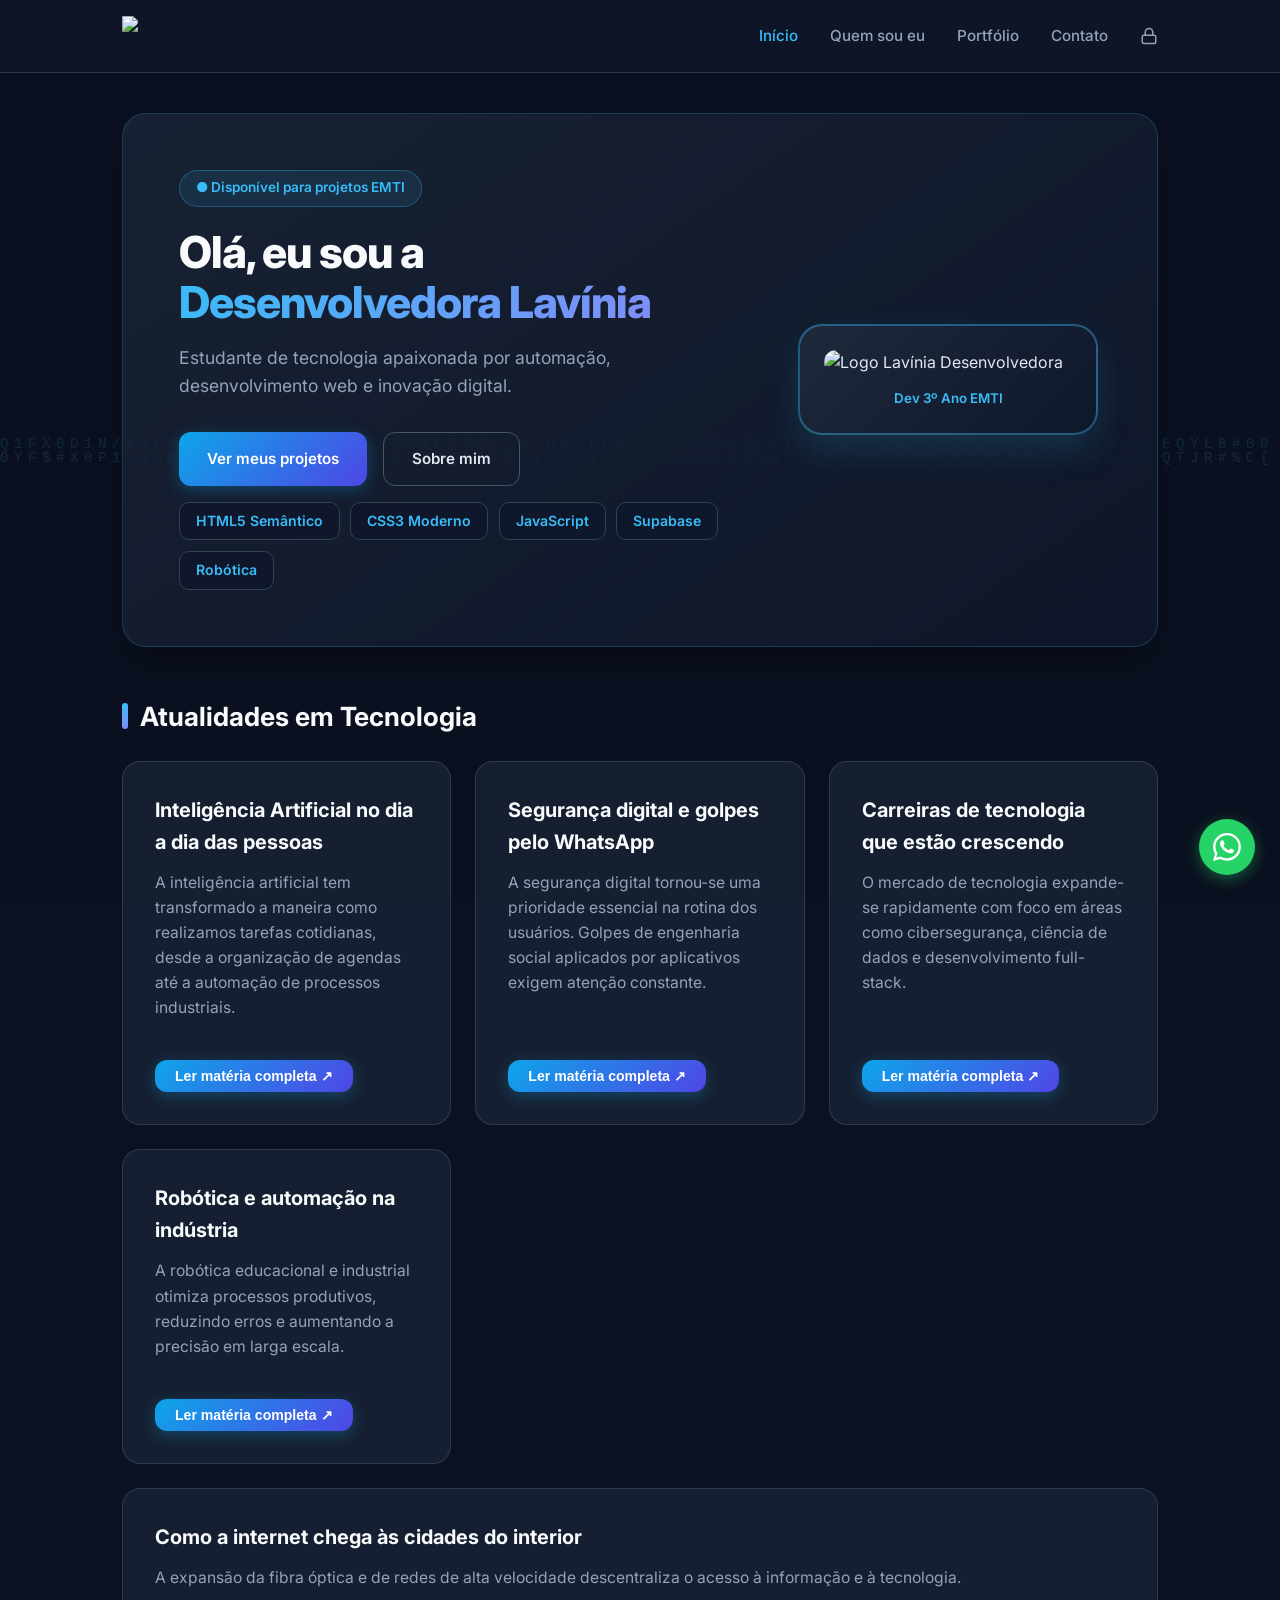
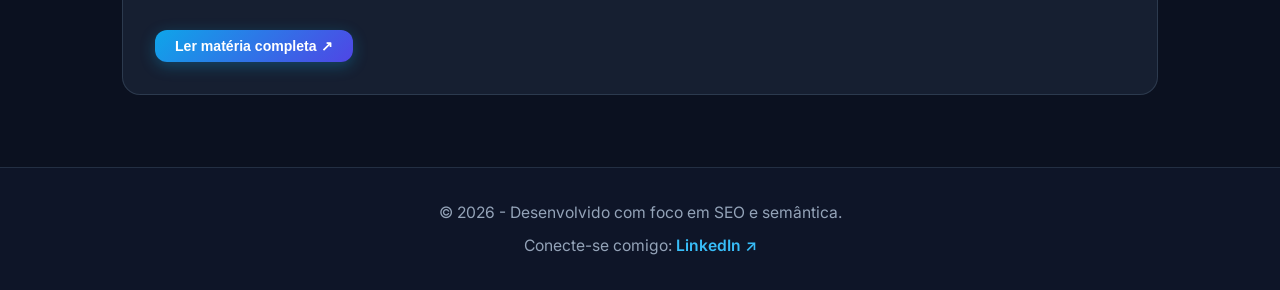
==== commit 3ff28fe4: "Remove image source from logo in header Removed image source from the logo in the header." ====
--- a/index.html
+++ b/index.html
@@ -17,7 +17,7 @@
     <header>
         <nav>
             <a href="index.html" class="logo">
-                <img src="https://github.com/lalacristina033-dotcom/meuportfolio/blob/main/Logo%20futurista%20Lav%C3%ADnia%20Desenvolvedora.png?raw=true" alt="Lavínia Desenvolvedora">
+                <img src= alt="Lavínia Desenvolvedora">
             </a>
             <ul class="nav-links">
                 <li><a href="index.html" class="active">Início</a></li>
--- a/css/style.css
+++ b/css/style.css
@@ -1,6 +1,6 @@
 @import url('https://fonts.googleapis.com/css2?family=Inter:wght@300;400;500;600;700;800&display=swap');
 
-- {
+* {
     margin: 0;
     padding: 0;
     box-sizing: border-box;
@@ -56,6 +56,12 @@
     -webkit-text-fill-color: transparent;
     text-decoration: none;
     letter-spacing: -0.5px;
+}
+
+.logo img {
+    height: 40px;
+    width: auto;
+    display: block;
 }
 
 .nav-links {
@@ -142,8 +148,10 @@
 }
 
 .hero-avatar {
-    width: 240px;
-    height: 240px;
+    width: 100%;
+    max-width: 300px;
+    height: auto;
+    padding: 1.5rem;
     border-radius: 24px;
     background: linear-gradient(135deg, #1e293b, #0f172a);
     border: 2px solid rgba(56, 189, 248, 0.4);
@@ -153,6 +161,13 @@
     justify-content: center;
     margin: 0 auto;
     box-shadow: 0 15px 35px rgba(56, 189, 248, 0.15);
+}
+
+.hero-avatar img {
+    width: 100%;
+    height: auto;
+    object-fit: contain;
+    border-radius: 12px;
 }
 
 /* Grades e Cards */
@@ -193,6 +208,10 @@
     transform: translateY(-4px);
     border-color: rgba(56, 189, 248, 0.45);
     box-shadow: 0 12px 30px -10px rgba(0, 0, 0, 0.4);
+}
+
+section.card h2 {
+    font-size: 1.25rem;
 }
 
 h1, h2, h3 {
@@ -293,6 +312,12 @@
     box-shadow: 0 0 0 3px rgba(56, 189, 248, 0.2);
 }
 
+/* Efeito do Botão do WhatsApp */
+a[aria-label="Fale comigo no WhatsApp"]:hover {
+    transform: scale(1.1);
+    filter: brightness(1.1);
+}
+
 /* Rodapé */
 footer {
     text-align: center;
@@ -318,28 +343,3 @@
         gap: 1rem;
     }
 }
-/* Ajuste da logo no cabeçalho e na caixa principal */
-.logo img {
-    height: 40px;
-    width: auto;
-    display: block;
-}
-
-.hero-avatar {
-    width: 100%;
-    max-width: 300px;
-    height: auto;
-    padding: 1.5rem;
-}
-
-.hero-avatar img {
-    width: 100%;
-    height: auto;
-    object-fit: contain;
-    border-radius: 12px;
-}
-/* Efeito do Botão do WhatsApp */
-a[aria-label="Fale comigo no WhatsApp"]:hover {
-    transform: scale(1.1);
-    filter: brightness(1.1);
-}
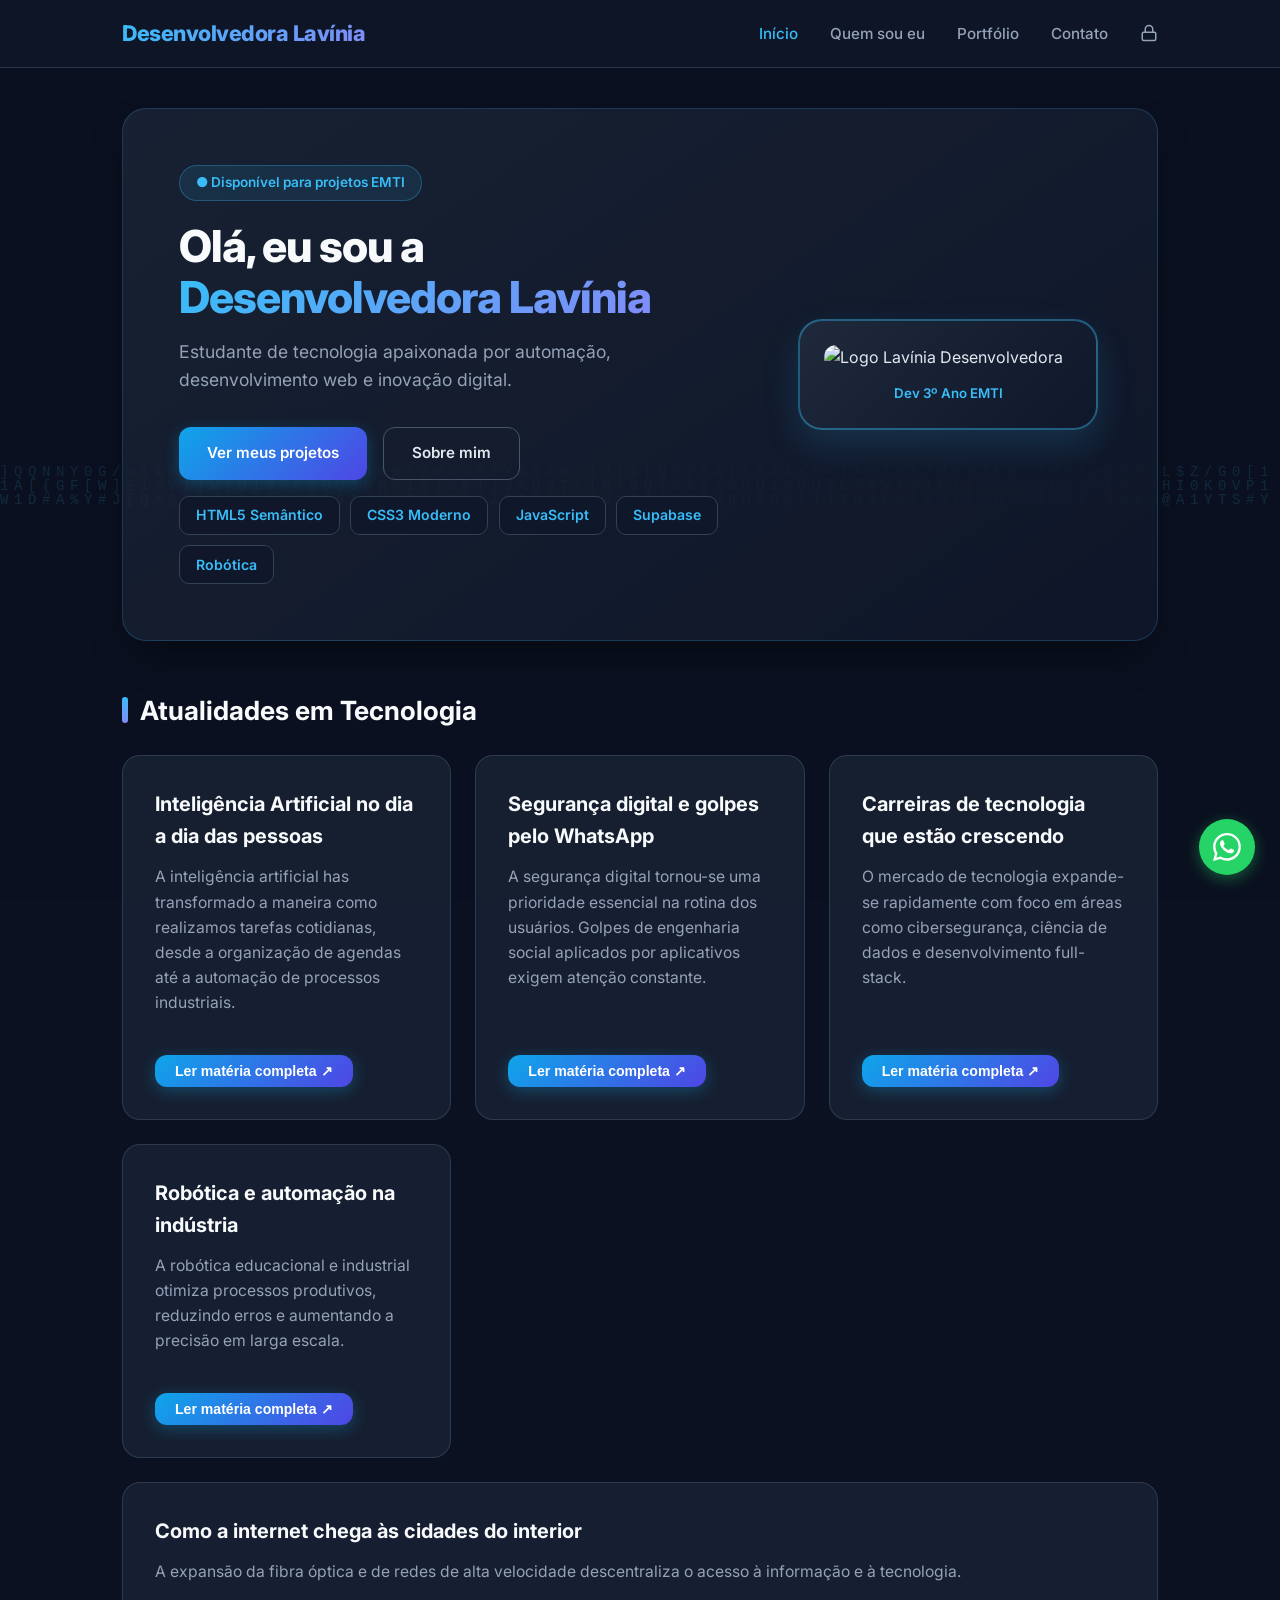
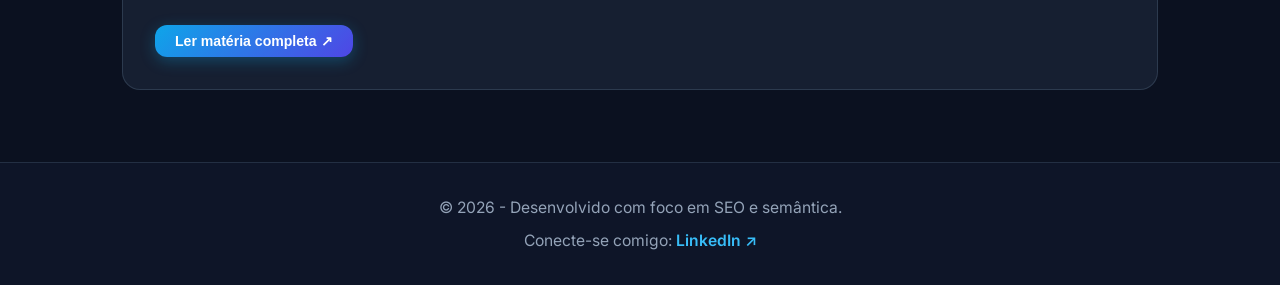
==== commit 82ccde0b: "Fix text in header and AI description Updated text in the header and a paragraph about artificial in" ====
--- a/index.html
+++ b/index.html
@@ -17,7 +17,7 @@
     <header>
         <nav>
             <a href="index.html" class="logo">
-                <img src= alt="Lavínia Desenvolvedora">
+                Desenvolvedora Lavínia
             </a>
             <ul class="nav-links">
                 <li><a href="index.html" class="active">Início</a></li>
@@ -67,7 +67,7 @@
             <section class="card" style="display: flex; flex-direction: column; justify-content: space-between;">
                 <div>
                     <h2 style="font-size: 1.25rem;">Inteligência Artificial no dia a dia das pessoas</h2>
-                    <p style="margin-bottom: 1rem;">A inteligência artificial tem transformado a maneira como realizamos tarefas cotidianas, desde a organização de agendas até a automação de processos industriais.</p>
+                    <p style="margin-bottom: 1rem;">A inteligência artificial has transformado a maneira como realizamos tarefas cotidianas, desde a organização de agendas até a automação de processos industriais.</p>
                     <div class="conteudo-completo" id="materia1" style="display: none; margin-top: 1rem; padding-top: 1rem; border-top: 1px solid rgba(56, 189, 248, 0.2);">
                         <p style="color: #cbd5e1; font-size: 0.95rem;">No contexto escolar, ferramentas de IA auxiliam na compreensão de conceitos complexos, funcionando como tutores virtuais inteligentes. Elas personalizam o aprendizado, tiram dúvidas em tempo real e ajudam estudantes a estruturar pesquisas. No mercado de trabalho, otimizam o tempo de profissionais em tarefas repetitivas, permitindo foco na criatividade e inovação tecnológica.</p>
                     </div>
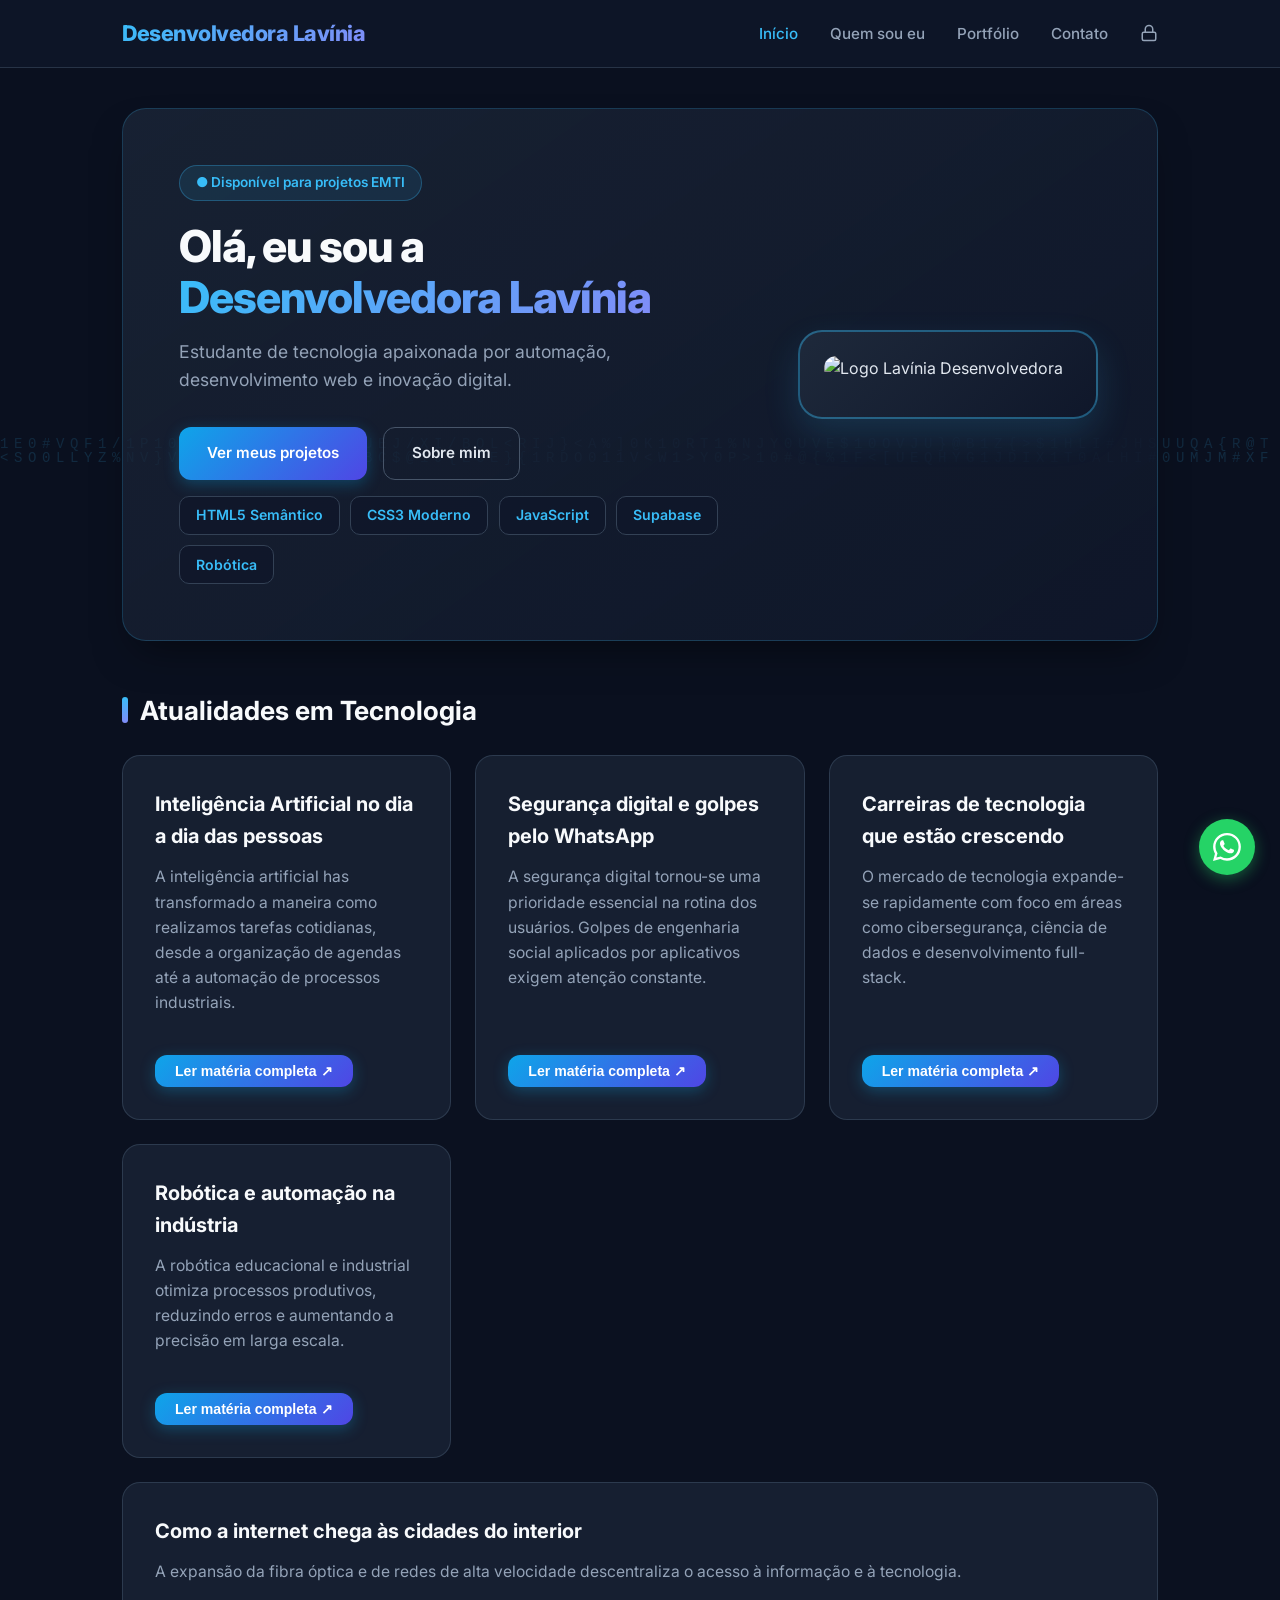
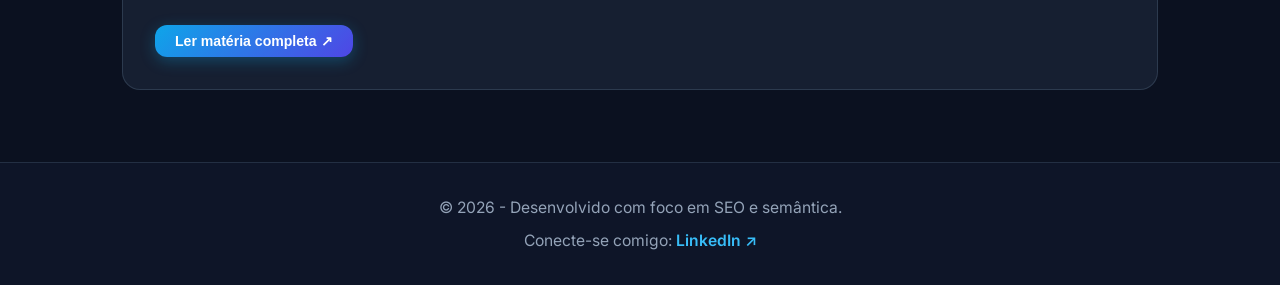
==== commit c0016629: "Remove text from hero avatar section Removed the text 'Dev 3º Ano EMTI' from the hero avatar section" ====
--- a/index.html
+++ b/index.html
@@ -56,7 +56,7 @@
             </div>
             <div class="hero-avatar">
                 <img src="https://github.com/lalacristina033-dotcom/meuportfolio/blob/main/Logo%20futurista%20Lav%C3%ADnia%20Desenvolvedora.png?raw=true" alt="Logo Lavínia Desenvolvedora" style="max-width: 100%; height: auto; border-radius: 12px; display: block; margin: 0 auto;">
-                <small style="color: #38bdf8; font-weight: 600; margin-top: 0.75rem; display: block;">Dev 3º Ano EMTI</small>
+                <small style="color: #38bdf8; font-weight: 600; margin-top: 0.75rem; display: block;"></small>
             </div>
         </section>
 
